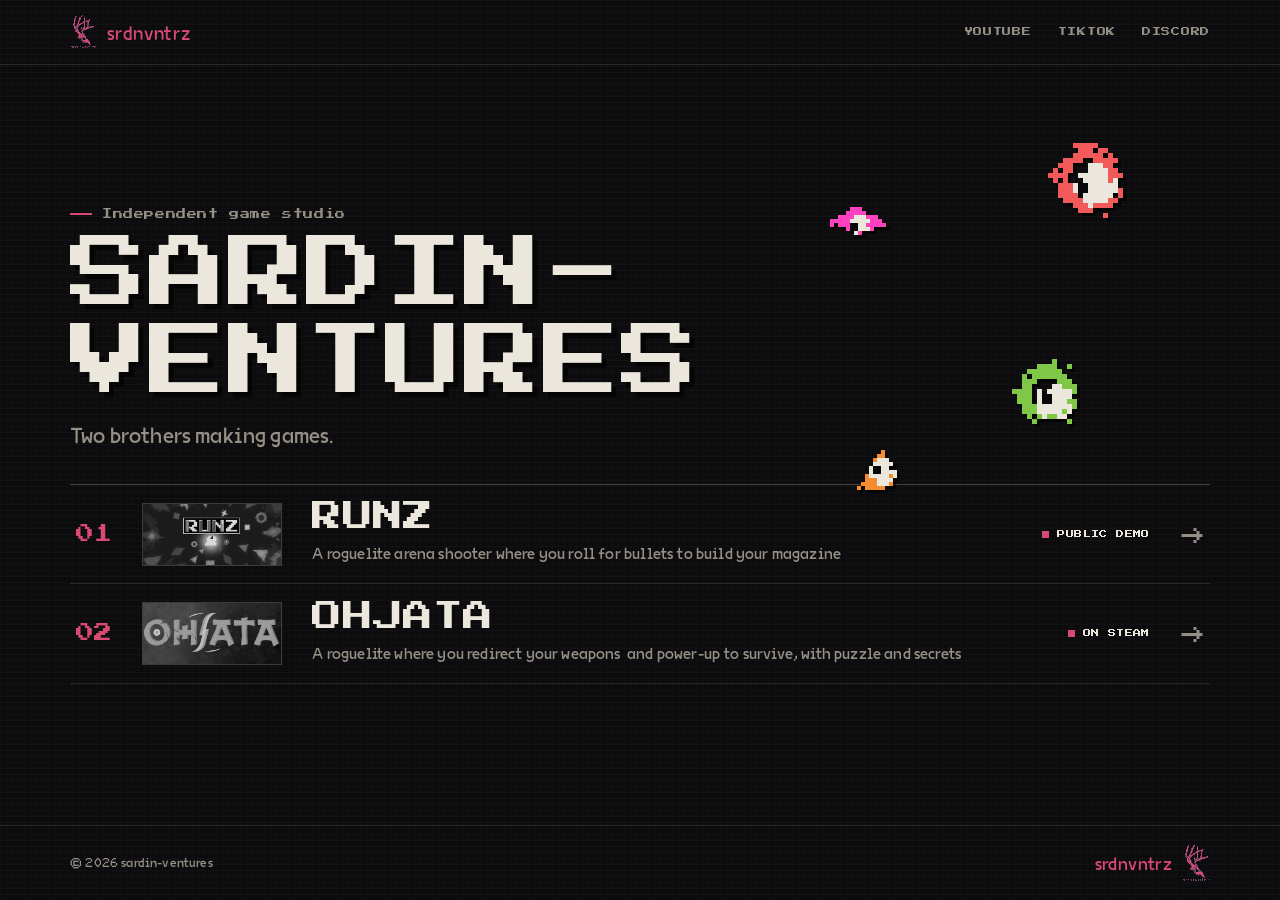
==== index.html @ ab639591 "Hide cleared site copy" ====
<!doctype html>
<html lang="en">
  <head>
    <meta charset="utf-8">
    <meta name="viewport" content="width=device-width, initial-scale=1">
    <title>sardin-ventures</title>
    <meta name="description" content="Brothers making games.">
    <meta property="og:title" content="sardin-ventures">
    <meta property="og:description" content="Brothers making games.">
    <meta property="og:image" content="https://sardin-ventures.github.io/assets/srdnvntrz-logo.png">
    <meta property="og:type" content="website">
    <link rel="icon" href="/assets/srdnvntrz-logo.png">
    <link rel="stylesheet" href="/site.css?v=2026-mono-11">
  </head>
  <body class="studio-home" data-page="home">
    <header class="site-header">
      <nav class="nav" aria-label="Primary">
        <a class="brand" href="/" aria-label="srdnvntrz home">
          <img src="/assets/srdnvntrz-logo.png" alt="" width="852" height="1128">
          <span data-edit="brand">srdnvntrz</span>
        </a>
        <div class="nav-links">
          <a href="https://www.youtube.com/@sardin-ventures/featured" rel="noopener" target="_blank" data-edit="nav.youtube">YouTube</a>
          <a href="https://www.tiktok.com/@sardinventures" rel="noopener" target="_blank" data-edit="nav.tiktok">TikTok</a>
          <a href="https://discord.gg/5Zy9YzUEvS" rel="noopener" target="_blank" data-edit="nav.discord">Discord</a>
        </div>
      </nav>
    </header>

    <main class="home-main">
      <span class="enemy" data-enemy="bomber" data-cell="5" data-angle="0" style="top:7%; right:5%;" aria-hidden="true"></span>
      <span class="enemy" data-enemy="skitter" data-cell="4" data-angle="0" style="top:15%; right:27%;" aria-hidden="true"></span>
      <span class="enemy" data-enemy="splitter" data-cell="5" data-angle="0" style="top:36%; right:9%;" aria-hidden="true"></span>
      <span class="enemy" data-enemy="spitter" data-cell="4" data-angle="-90" style="top:48%; right:25%;" aria-hidden="true"></span>
      <div class="home-wordmark">
        <p class="eyebrow" data-edit="hero.eyebrow">Independent game studio</p>
        <h1 data-edit="hero.title">SARDIN<span class="line2">VENTURES</span></h1>
        <p class="home-tagline" data-edit="hero.tagline">Two brothers<span class="pin"> · </span>making games.</p>
      </div>

      <ol class="game-index">
        <li>
          <a class="game-row" href="/runz/">
            <span class="idx" data-edit="games.0.idx">01</span>
            <img class="thumb" src="/runz/assets/runz-header.jpg" alt="RUNZ key art" width="460" height="215">
            <span class="game-row-copy">
              <h2 data-edit="games.0.title">RUNZ</h2>
              <p data-edit="games.0.desc">A roguelite arena shooter where your magazine is the whole build.</p>
            </span>
            <span class="status" data-edit="games.0.status">Public demo</span>
            <span class="game-arrow" aria-hidden="true">→</span>
          </a>
        </li>
        <li>
          <a class="game-row" href="/ohjata/">
            <span class="idx" data-edit="games.1.idx">02</span>
            <img class="thumb" src="/ohjata/assets/ohjata-header.jpg" alt="OHJATA key art" width="460" height="215">
            <span class="game-row-copy">
              <h2 data-edit="games.1.title">OHJATA</h2>
              <p data-edit="games.1.desc">A survivors-like where you steer the shot instead of just firing it.</p>
            </span>
            <span class="status" data-edit="games.1.status">On Steam</span>
            <span class="game-arrow" aria-hidden="true">→</span>
          </a>
        </li>
      </ol>
    </main>

    <footer class="site-footer">
      <div class="footer-inner">
        <p class="footer-meta" data-edit="footer.meta">© 2026 sardin-ventures — brothers making games.</p>
        <a class="footer-brand" href="/" aria-label="srdnvntrz home">
          <span data-edit="brand">srdnvntrz</span>
          <img src="/assets/srdnvntrz-logo.png" alt="" width="852" height="1128">
        </a>
      </div>
    </footer>
    <script src="/enemies.js?v=2026-mono-11" defer></script>
    <script src="/content.js?v=2026-edit-2" defer></script>
  </body>
</html>
---- site.css ----
/* ============================================================
   sardin-ventures — unified design system
   "MONO ARCADE": dark monochrome, one pink accent, pixel voice.
   Single source of truth for the studio home, RUNZ, and OHJATA.
   Asset/font URLs are root-absolute so this one file serves
   every page (the repo is a GitHub user/org site at domain root).
   ============================================================ */

@font-face {
  font-display: swap;
  font-family: "Press Start 2P";
  src: url("/runz/assets/fonts/PressStart2P-Regular.ttf") format("truetype");
}

@font-face {
  font-display: swap;
  font-family: "VG5000";
  src: url("/assets/fonts/VG5000-Regular.otf") format("opentype");
}

:root {
  color-scheme: dark;

  /* monochrome ramp */
  --bg: #0c0b0d;
  --bg-2: #131115;
  --bg-3: #1a171c;
  --ink: #ece7dd;
  --muted: #958f85;
  --faint: #645e57;

  /* hairlines */
  --line: rgba(236, 231, 221, 0.13);
  --line-2: rgba(236, 231, 221, 0.26);

  /* the single accent */
  --accent: #d94a73;
  --accent-soft: rgba(217, 74, 115, 0.16);
  --on-accent: #0c0b0d;

  --shadow: rgba(0, 0, 0, 0.55);

  --max: 1140px;
  --gutter: clamp(20px, 4vw, 40px);

  --display: "Press Start 2P", ui-monospace, SFMono-Regular, Consolas, monospace;
  --body: "VG5000", ui-monospace, SFMono-Regular, Menlo, Consolas, monospace;
}

* {
  box-sizing: border-box;
}

html {
  scroll-behavior: smooth;
}

body {
  margin: 0;
  background: var(--bg);
  color: var(--ink);
  font-family: var(--body);
  font-size: 17px;
  line-height: 1.62;
  letter-spacing: 0.01em;
  overflow-x: hidden;
  -webkit-font-smoothing: antialiased;
}

/* subtle pixel-grid + scanline texture, fully monochrome */
body::before {
  position: fixed;
  inset: 0;
  z-index: -2;
  background:
    linear-gradient(rgba(236, 231, 221, 0.022) 1px, transparent 1px),
    linear-gradient(90deg, rgba(236, 231, 221, 0.015) 1px, transparent 1px),
    var(--bg);
  background-size: 6px 6px, 6px 6px, auto;
  content: "";
}

body::after {
  position: fixed;
  inset: 0;
  z-index: -1;
  pointer-events: none;
  background: repeating-linear-gradient(
    0deg,
    rgba(0, 0, 0, 0.16) 0,
    rgba(0, 0, 0, 0.16) 1px,
    transparent 1px,
    transparent 3px
  );
  opacity: 0.4;
  content: "";
}

a {
  color: inherit;
}

img {
  display: block;
  max-width: 100%;
}

::selection {
  background: var(--accent);
  color: var(--on-accent);
}

:focus-visible {
  outline: 2px solid var(--accent);
  outline-offset: 3px;
}

/* ------------------------------------------------------------
   shared display rules
   ------------------------------------------------------------ */
h1,
h2,
h3,
.eyebrow,
.button,
.status,
.tag,
.spec dt,
.idx,
.copy-label,
.brand span {
  font-family: var(--display);
  font-weight: 400;
}

.eyebrow {
  display: inline-flex;
  align-items: center;
  gap: 10px;
  margin: 0 0 26px;
  color: var(--muted);
  font-size: 10px;
  line-height: 1.6;
  letter-spacing: 0.06em;
}

.eyebrow::before {
  width: 22px;
  height: 2px;
  background: var(--accent);
  content: "";
}

/* ------------------------------------------------------------
   header / nav
   ------------------------------------------------------------ */
.site-header {
  position: sticky;
  top: 0;
  z-index: 20;
  border-bottom: 1px solid var(--line);
  background: color-mix(in srgb, var(--bg) 82%, transparent);
  -webkit-backdrop-filter: blur(14px);
  backdrop-filter: blur(14px);
}

.nav {
  display: flex;
  align-items: center;
  justify-content: space-between;
  width: min(100% - (var(--gutter) * 2), var(--max));
  min-height: 64px;
  margin: 0 auto;
  gap: 18px;
}

.brand {
  display: inline-flex;
  align-items: center;
  gap: 11px;
  color: var(--ink);
  text-decoration: none;
}

.brand img {
  width: 26px;
  height: 35px;
  object-fit: contain;
  image-rendering: pixelated;
}

.brand span {
  font-family: var(--body);
  font-size: 19px;
  line-height: 1;
  letter-spacing: 0.02em;
  color: var(--accent);
}

.nav-links {
  display: flex;
  align-items: center;
  gap: clamp(14px, 2.4vw, 26px);
}

.nav-links a {
  color: var(--muted);
  font-family: var(--display);
  font-size: 9px;
  letter-spacing: 0.08em;
  text-decoration: none;
  text-transform: uppercase;
  transition: color 120ms ease;
}

.nav-links a:hover,
.nav-links a:focus-visible {
  color: var(--accent);
}

/* ------------------------------------------------------------
   buttons
   ------------------------------------------------------------ */
.actions {
  display: flex;
  flex-wrap: wrap;
  gap: 12px;
  margin-top: 30px;
}

.button {
  display: inline-flex;
  align-items: center;
  justify-content: center;
  min-height: 44px;
  padding: 12px 16px;
  border: 1.5px solid var(--line-2);
  background: transparent;
  color: var(--ink);
  font-size: 10px;
  line-height: 1.3;
  letter-spacing: 0.04em;
  text-align: center;
  text-decoration: none;
  text-transform: uppercase;
  transition: background 130ms ease, color 130ms ease, border-color 130ms ease, transform 130ms ease;
}

.button:hover,
.button:focus-visible {
  background: var(--ink);
  border-color: var(--ink);
  color: var(--bg);
  transform: translateY(-2px);
}

.button.primary {
  border-color: var(--accent);
  background: var(--accent);
  color: var(--on-accent);
}

.button.primary:hover,
.button.primary:focus-visible {
  background: transparent;
  color: var(--accent);
}

/* ------------------------------------------------------------
   detail hero (RUNZ / OHJATA)
   ------------------------------------------------------------ */
.hero {
  position: relative;
  display: grid;
  align-items: end;
  min-height: min(620px, 84svh);
  overflow: clip;
  border-bottom: 1px solid var(--line-2);
}

.hero::before {
  position: absolute;
  inset: 0;
  z-index: -2;
  background-image: url("/runz/assets/screenshots/combat-late.jpg");
  background-position: center;
  background-size: cover;
  filter: grayscale(1) contrast(1.05) brightness(0.5);
  content: "";
}

.hero::after {
  position: absolute;
  inset: 0;
  z-index: -1;
  background:
    linear-gradient(0deg, var(--bg) 4%, rgba(12, 11, 13, 0.35) 52%, rgba(12, 11, 13, 0.72)),
    repeating-linear-gradient(0deg, rgba(0, 0, 0, 0.22) 0, rgba(0, 0, 0, 0.22) 1px, transparent 1px, transparent 3px);
  content: "";
}

.ohjata-hero::before {
  background-image: url("/ohjata/assets/ohjata-header.jpg");
  /* the OHJATA capsule art contains its own (non-pixel) wordmark — darken it
     hard so only the pixel H1 reads as the title */
  filter: grayscale(1) contrast(1.05) brightness(0.26);
}

.ohjata-hero::after {
  background:
    linear-gradient(0deg, var(--bg) 6%, rgba(12, 11, 13, 0.6) 55%, rgba(12, 11, 13, 0.82)),
    repeating-linear-gradient(0deg, rgba(0, 0, 0, 0.22) 0, rgba(0, 0, 0, 0.22) 1px, transparent 1px, transparent 3px);
}

.hero-inner {
  width: min(100% - (var(--gutter) * 2), var(--max));
  margin: 0 auto;
  padding: 120px 0 56px;
}

h1 {
  margin: 0;
  font-size: clamp(46px, 11vw, 124px);
  line-height: 0.92;
  letter-spacing: 0.01em;
  text-shadow: 5px 5px 0 rgba(0, 0, 0, 0.6);
}

.hero-lead {
  max-width: 30ch;
  margin: 26px 0 0;
  color: var(--ink);
  font-size: clamp(19px, 2.3vw, 26px);
  line-height: 1.3;
}

/* ------------------------------------------------------------
   sections
   ------------------------------------------------------------ */
.section {
  position: relative;
  border-bottom: 1px solid var(--line);
}

.section-inner {
  width: min(100% - (var(--gutter) * 2), var(--max));
  margin: 0 auto;
  padding: clamp(56px, 8vw, 96px) 0;
}

.section-head {
  display: grid;
  grid-template-columns: minmax(0, 1fr) minmax(0, 1.1fr);
  align-items: end;
  gap: 28px;
  margin-bottom: 44px;
  padding-bottom: 22px;
  border-bottom: 1px solid var(--line);
}

.section-head h2 {
  margin: 0;
  font-size: clamp(20px, 3.4vw, 34px);
  line-height: 1.15;
}

.section-head p {
  margin: 0;
  color: var(--muted);
  font-size: 16px;
}

h2 {
  font-size: clamp(20px, 3.4vw, 34px);
  line-height: 1.15;
}

/* big editorial statement — replaces the old boxed "Pitch" panel */
.lead-statement {
  max-width: 22ch;
  margin: 0;
  font-family: var(--display);
  font-size: clamp(18px, 3.1vw, 30px);
  line-height: 1.5;
  letter-spacing: 0.01em;
}

.lead-statement .hl {
  color: var(--accent);
}

.prose p {
  margin: 0 0 18px;
  color: var(--muted);
  font-size: 17px;
}

.prose p:last-child {
  margin-bottom: 0;
}

.prose strong {
  color: var(--ink);
  font-weight: 400;
}

/* two-column editorial split: statement | supporting copy/list */
.split {
  display: grid;
  grid-template-columns: minmax(0, 0.95fr) minmax(0, 1.05fr);
  gap: clamp(28px, 5vw, 64px);
  align-items: start;
}

/* feature list with pixel ticks (no boxes) */
.features {
  display: grid;
  gap: 0;
  margin: 0;
  padding: 0;
  list-style: none;
}

.features li {
  padding: 14px 0 14px 26px;
  border-bottom: 1px solid var(--line);
  color: var(--ink);
  font-size: 16px;
}

.features li:first-child {
  border-top: 1px solid var(--line);
}

.features li {
  position: relative;
}

.features li::before {
  position: absolute;
  left: 0;
  top: 17px;
  width: 8px;
  height: 8px;
  background: var(--accent);
  content: "";
}

/* tag chips (pixel) */
.tags {
  display: flex;
  flex-wrap: wrap;
  gap: 8px;
  margin-top: 26px;
}

.tag {
  padding: 8px 10px;
  border: 1px solid var(--line-2);
  color: var(--muted);
  font-size: 8px;
  letter-spacing: 0.06em;
  text-transform: uppercase;
}

/* ------------------------------------------------------------
   specs table (replaces facts cards on RUNZ + OHJATA)
   ------------------------------------------------------------ */
.specs {
  display: grid;
  grid-template-columns: repeat(2, minmax(0, 1fr));
  gap: 0 clamp(28px, 5vw, 56px);
  margin: 0;
  border-top: 1px solid var(--line-2);
}

.spec {
  display: grid;
  grid-template-columns: 132px minmax(0, 1fr);
  gap: 18px;
  align-items: baseline;
  padding: 15px 0;
  border-bottom: 1px solid var(--line);
}

.spec dt {
  color: var(--muted);
  font-size: 8px;
  line-height: 1.7;
  letter-spacing: 0.05em;
  text-transform: uppercase;
}

.spec dd {
  margin: 0;
  color: var(--ink);
  font-size: 15px;
}

.spec a {
  color: var(--ink);
  text-decoration: none;
  border-bottom: 1px solid var(--accent);
  overflow-wrap: anywhere;
  transition: color 120ms ease;
}

.spec a:hover,
.spec a:focus-visible {
  color: var(--accent);
}

/* ------------------------------------------------------------
   media galleries (mono frame, art colorizes on hover)
   ------------------------------------------------------------ */
.media-group-title {
  margin: 40px 0 16px;
  color: var(--muted);
  font-size: 11px;
  letter-spacing: 0.08em;
  text-transform: uppercase;
}

.section-head + .media-group-title,
.media-group-title:first-child {
  margin-top: 0;
}

.media-grid {
  display: grid;
  grid-template-columns: repeat(auto-fit, minmax(300px, 1fr));
  gap: 14px;
  align-items: stretch;
}

.screenshot-grid {
  display: grid;
  grid-template-columns: repeat(3, minmax(0, 1fr));
  gap: 14px;
}

.media-card {
  display: flex;
  flex-direction: column;
  overflow: hidden;
  border: 1px solid var(--line-2);
  background: var(--bg-2);
}

.media-card a,
.screenshot-card {
  display: block;
  aspect-ratio: 16 / 9;
  overflow: hidden;
  background: #060507;
}

.media-card img,
.screenshot-card img {
  width: 100%;
  height: 100%;
  object-fit: cover;
  transition: transform 320ms ease;
}

.screenshot-card {
  border: 1px solid var(--line-2);
}

.screenshot-card img {
  object-fit: contain;
  image-rendering: pixelated;
}

.media-card a:hover img,
.media-card a:focus-visible img,
.screenshot-card:hover img,
.screenshot-card:focus-visible img {
  transform: scale(1.03);
}

.media-card figcaption {
  flex: 1 1 auto;
  padding: 12px 14px;
  border-top: 1px solid var(--line);
  color: var(--muted);
  font-size: 14px;
}

/* ------------------------------------------------------------
   editorial columns (creator notes) — hairlines, not boxes
   ------------------------------------------------------------ */
.col-grid {
  display: grid;
  grid-template-columns: repeat(3, minmax(0, 1fr));
  gap: clamp(24px, 4vw, 48px);
}

.col-grid--2 {
  grid-template-columns: repeat(2, minmax(0, 1fr));
}

.col {
  position: relative;
  padding-top: 22px;
  border-top: 1px solid var(--line-2);
}

.col::before {
  position: absolute;
  top: -1px;
  left: 0;
  width: 30px;
  height: 2px;
  background: var(--accent);
  content: "";
}

.col h3 {
  margin: 0 0 14px;
  color: var(--ink);
  font-size: 12px;
  line-height: 1.6;
}

.col p {
  margin: 0 0 12px;
  color: var(--muted);
  font-size: 15px;
}

.col p:last-child {
  margin-bottom: 0;
}

/* ------------------------------------------------------------
   downloads + copy blocks
   ------------------------------------------------------------ */
.downloads-grid {
  display: grid;
  grid-template-columns: minmax(0, 1fr) minmax(0, 0.82fr);
  gap: clamp(28px, 5vw, 56px);
  align-items: start;
}

.downloads h3 {
  margin: 0 0 16px;
  color: var(--ink);
  font-size: 13px;
}

.downloads p {
  margin: 0 0 18px;
  color: var(--muted);
  font-size: 16px;
}

.downloads ul {
  margin: 22px 0 0;
  padding: 0;
  list-style: none;
}

.downloads li {
  padding: 11px 0 11px 22px;
  border-bottom: 1px solid var(--line);
  color: var(--ink);
  font-size: 15px;
  position: relative;
}

.downloads li::before {
  position: absolute;
  left: 0;
  top: 16px;
  width: 7px;
  height: 7px;
  background: var(--accent);
  content: "";
}

.copy-blocks {
  display: grid;
  gap: 12px;
}

.copy-block {
  padding: 16px 18px;
  border: 1px solid var(--line);
  background: var(--bg-2);
}

.copy-label {
  display: block;
  margin-bottom: 10px;
  color: var(--muted);
  font-size: 9px;
  letter-spacing: 0.06em;
  text-transform: uppercase;
}

.copy-text {
  margin: 0;
  color: var(--ink);
  font-size: 15px;
}

/* ------------------------------------------------------------
   footer
   ------------------------------------------------------------ */
.site-footer {
  border-top: 1px solid var(--line-2);
}

.footer-inner {
  position: relative;
  display: flex;
  align-items: center;
  justify-content: space-between;
  gap: 24px;
  width: min(100% - (var(--gutter) * 2), var(--max));
  margin: 0 auto;
  padding: 30px 0;
}

.footer-meta {
  margin: 0;
  color: var(--muted);
  font-size: 13px;
}

.footer-brand {
  display: inline-flex;
  align-items: center;
  gap: 10px;
  color: var(--accent);
  text-decoration: none;
}

.footer-brand img {
  width: 28px;
  height: 38px;
  object-fit: contain;
  image-rendering: pixelated;
}

.footer-brand span {
  font-size: 18px;
  line-height: 1;
  letter-spacing: 0.02em;
}

/* ============================================================
   STUDIO HOME — one locked screen, no scroll
   ============================================================ */
.studio-home {
  height: 100svh;
  display: grid;
  grid-template-rows: auto 1fr auto;
  overflow: hidden;
}

.studio-home .site-header {
  position: static;
  background: transparent;
  backdrop-filter: none;
}

.home-main {
  position: relative;
  display: grid;
  align-content: center;
  gap: clamp(18px, 3.5vh, 40px);
  width: min(100% - (var(--gutter) * 2), var(--max));
  margin: 0 auto;
  padding: clamp(12px, 2.5vh, 32px) 0;
  min-height: 0;
}

.home-wordmark {
  display: grid;
  gap: 10px;
}

.home-wordmark .eyebrow {
  margin: 0;
}

.home-wordmark h1 {
  margin: 0;
  font-size: clamp(34px, 6.6vw, 78px);
  line-height: 1.12;
  text-shadow: 5px 5px 0 rgba(0, 0, 0, 0.55);
}

.home-wordmark h1 .line2 {
  display: block;
}

.home-tagline {
  margin: 0;
  color: var(--muted);
  font-size: clamp(16px, 2vw, 22px);
}

.home-tagline .pin {
  color: var(--accent);
}

/* the games "index" */
.game-index {
  display: grid;
  gap: 0;
  margin: 0;
  padding: 0;
  list-style: none;
  border-top: 1px solid var(--line-2);
}

.game-row {
  display: grid;
  grid-template-columns: auto clamp(84px, 11vw, 140px) minmax(0, 1fr) auto auto;
  align-items: center;
  gap: clamp(14px, 2.4vw, 30px);
  padding: clamp(12px, 1.9vh, 20px) 6px;
  border-bottom: 1px solid var(--line);
  color: var(--ink);
  text-decoration: none;
  transition: padding-left 160ms ease, background 160ms ease;
}

.game-row:hover,
.game-row:focus-visible {
  padding-left: 18px;
  background: linear-gradient(90deg, var(--accent-soft), transparent 60%);
}

.idx {
  color: var(--accent);
  font-size: clamp(13px, 1.6vw, 18px);
  line-height: 1;
}

.game-row .thumb {
  width: 100%;
  height: clamp(54px, 7vh, 82px);
  object-fit: cover;
  border: 1px solid var(--line-2);
  filter: grayscale(1) brightness(0.85);
  transition: filter 220ms ease;
}

.game-row:hover .thumb,
.game-row:focus-visible .thumb {
  filter: none;
}

.game-row-copy {
  min-width: 0;
}

.game-row-copy h2 {
  margin: 0 0 8px;
  font-size: clamp(18px, 2.6vw, 30px);
  line-height: 1;
}

.game-row-copy p {
  margin: 0;
  color: var(--muted);
  font-size: clamp(13px, 1.5vw, 16px);
  overflow: hidden;
  text-overflow: ellipsis;
  white-space: nowrap;
}

.status {
  display: inline-flex;
  align-items: center;
  gap: 8px;
  color: var(--ink);
  font-size: 8px;
  letter-spacing: 0.05em;
  text-transform: uppercase;
  white-space: nowrap;
}

.status::before {
  width: 7px;
  height: 7px;
  background: var(--accent);
  content: "";
}

.game-arrow {
  color: var(--muted);
  font-size: clamp(20px, 3vw, 30px);
  line-height: 1;
  transition: color 160ms ease, transform 160ms ease;
}

.game-row:hover .game-arrow,
.game-row:focus-visible .game-arrow {
  color: var(--accent);
  transform: translateX(4px);
}

.studio-home .site-footer {
  border-top: 1px solid var(--line);
}

.studio-home .footer-inner {
  padding: 18px 0;
}

/* ============================================================
   RUNZ ENEMIES — procedural chunky creatures whose pupils track
   the cursor (ported from the game's ChunkyShape + threat eye).
   Decorative hosts: aria-hidden + pointer-events:none. JS injects
   a <canvas>; placement comes from inline top/right/left/bottom.
   ============================================================ */
.enemy {
  position: absolute;
  z-index: 4;
  line-height: 0;
  pointer-events: none;
  filter: drop-shadow(3px 3px 0 rgba(0, 0, 0, 0.55));
}

.enemy canvas {
  display: block;
  image-rendering: pixelated;
}

/* ------------------------------------------------------------
   screenshot lightbox (opens images on-page; no navigation)
   ------------------------------------------------------------ */
.lightbox {
  position: fixed;
  inset: 0;
  z-index: 60;
  display: none;
  place-items: center;
  padding: clamp(16px, 4vw, 48px);
  background: rgba(6, 5, 7, 0.93);
  cursor: zoom-out;
  -webkit-backdrop-filter: blur(4px);
  backdrop-filter: blur(4px);
}

.lightbox.is-open {
  display: grid;
}

.lightbox img {
  max-width: 94vw;
  max-height: 86vh;
  border: 1px solid var(--line-2);
  box-shadow: 0 24px 90px rgba(0, 0, 0, 0.65);
}

.lightbox-hint {
  position: fixed;
  left: 0;
  right: 0;
  bottom: 16px;
  margin: 0;
  text-align: center;
  color: var(--muted);
  font-family: var(--display);
  font-size: 8px;
  letter-spacing: 0.09em;
  text-transform: uppercase;
}

/* ============================================================
   responsive
   ============================================================ */
@media (max-width: 920px) {
  .section-head,
  .split,
  .downloads-grid {
    grid-template-columns: 1fr;
  }

  .section-head {
    gap: 14px;
  }

  .specs {
    grid-template-columns: 1fr;
    gap: 0;
  }

  .screenshot-grid,
  .col-grid {
    grid-template-columns: 1fr;
  }

  .media-grid {
    grid-template-columns: 1fr 1fr;
  }
}

@media (max-width: 720px) {
  .nav {
    min-height: 56px;
  }

  .media-grid {
    grid-template-columns: 1fr;
  }

  .game-row {
    grid-template-columns: auto minmax(0, 1fr);
    align-items: start;
    gap: 8px 16px;
  }

  .game-row .thumb,
  .game-row .game-arrow {
    display: none;
  }

  .game-row-copy p {
    white-space: normal;
  }

  .game-row .status {
    grid-column: 2;
  }

  .button {
    flex: 1 1 auto;
  }
}

/* relax the locked home so nothing clips on short / small screens */
@media (max-width: 620px), (max-height: 600px) {
  .studio-home {
    height: auto;
    min-height: 100svh;
    overflow: visible;
  }
}

@media (max-width: 620px) {
  .nav {
    flex-direction: column;
    align-items: flex-start;
    min-height: 0;
    padding: 14px 0;
    gap: 12px;
  }

  .nav-links {
    flex-wrap: wrap;
    gap: 10px 16px;
  }

  .enemy {
    display: none;
  }

  .hero-inner {
    padding-top: 96px;
  }

  .spec {
    grid-template-columns: 110px minmax(0, 1fr);
    gap: 12px;
  }

  .footer-inner {
    flex-direction: column;
    align-items: flex-start;
  }
}

@media (prefers-reduced-motion: reduce) {
  * {
    transition: none !important;
    scroll-behavior: auto !important;
  }
}
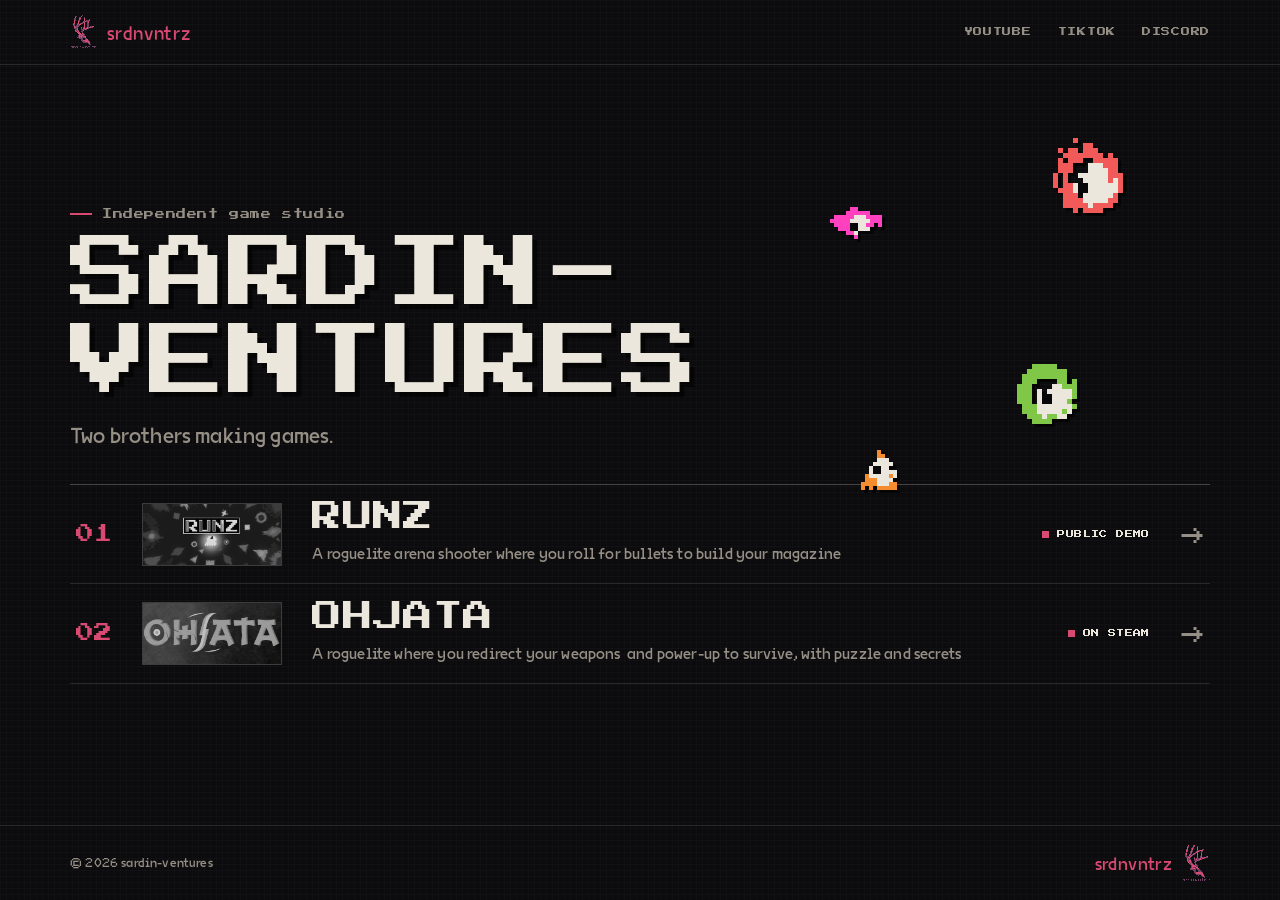
==== commit cef8a7f6: "Sync inline copy fallback" ====
--- a/index.html
+++ b/index.html
@@ -34,8 +34,8 @@
       <span class="enemy" data-enemy="spitter" data-cell="4" data-angle="-90" style="top:48%; right:25%;" aria-hidden="true"></span>
       <div class="home-wordmark">
         <p class="eyebrow" data-edit="hero.eyebrow">Independent game studio</p>
-        <h1 data-edit="hero.title">SARDIN<span class="line2">VENTURES</span></h1>
-        <p class="home-tagline" data-edit="hero.tagline">Two brothers<span class="pin"> · </span>making games.</p>
+        <h1 data-edit="hero.title">SARDIN-<span class="line2">VENTURES</span></h1>
+        <p class="home-tagline" data-edit="hero.tagline">Two brothers<span class="pin">&nbsp;</span>making games.</p>
       </div>
 
       <ol class="game-index">
@@ -45,7 +45,7 @@
             <img class="thumb" src="/runz/assets/runz-header.jpg" alt="RUNZ key art" width="460" height="215">
             <span class="game-row-copy">
               <h2 data-edit="games.0.title">RUNZ</h2>
-              <p data-edit="games.0.desc">A roguelite arena shooter where your magazine is the whole build.</p>
+              <p data-edit="games.0.desc">A roguelite arena shooter where you roll for bullets to build your magazine&nbsp;</p>
             </span>
             <span class="status" data-edit="games.0.status">Public demo</span>
             <span class="game-arrow" aria-hidden="true">→</span>
@@ -57,7 +57,7 @@
             <img class="thumb" src="/ohjata/assets/ohjata-header.jpg" alt="OHJATA key art" width="460" height="215">
             <span class="game-row-copy">
               <h2 data-edit="games.1.title">OHJATA</h2>
-              <p data-edit="games.1.desc">A survivors-like where you steer the shot instead of just firing it.</p>
+              <p data-edit="games.1.desc">A roguelite where you redirect your weapons&nbsp; and power-up to survive, with puzzle and secrets&nbsp;</p>
             </span>
             <span class="status" data-edit="games.1.status">On Steam</span>
             <span class="game-arrow" aria-hidden="true">→</span>
@@ -68,7 +68,7 @@
 
     <footer class="site-footer">
       <div class="footer-inner">
-        <p class="footer-meta" data-edit="footer.meta">© 2026 sardin-ventures — brothers making games.</p>
+        <p class="footer-meta" data-edit="footer.meta">© 2026 sardin-ventures</p>
         <a class="footer-brand" href="/" aria-label="srdnvntrz home">
           <span data-edit="brand">srdnvntrz</span>
           <img src="/assets/srdnvntrz-logo.png" alt="" width="852" height="1128">
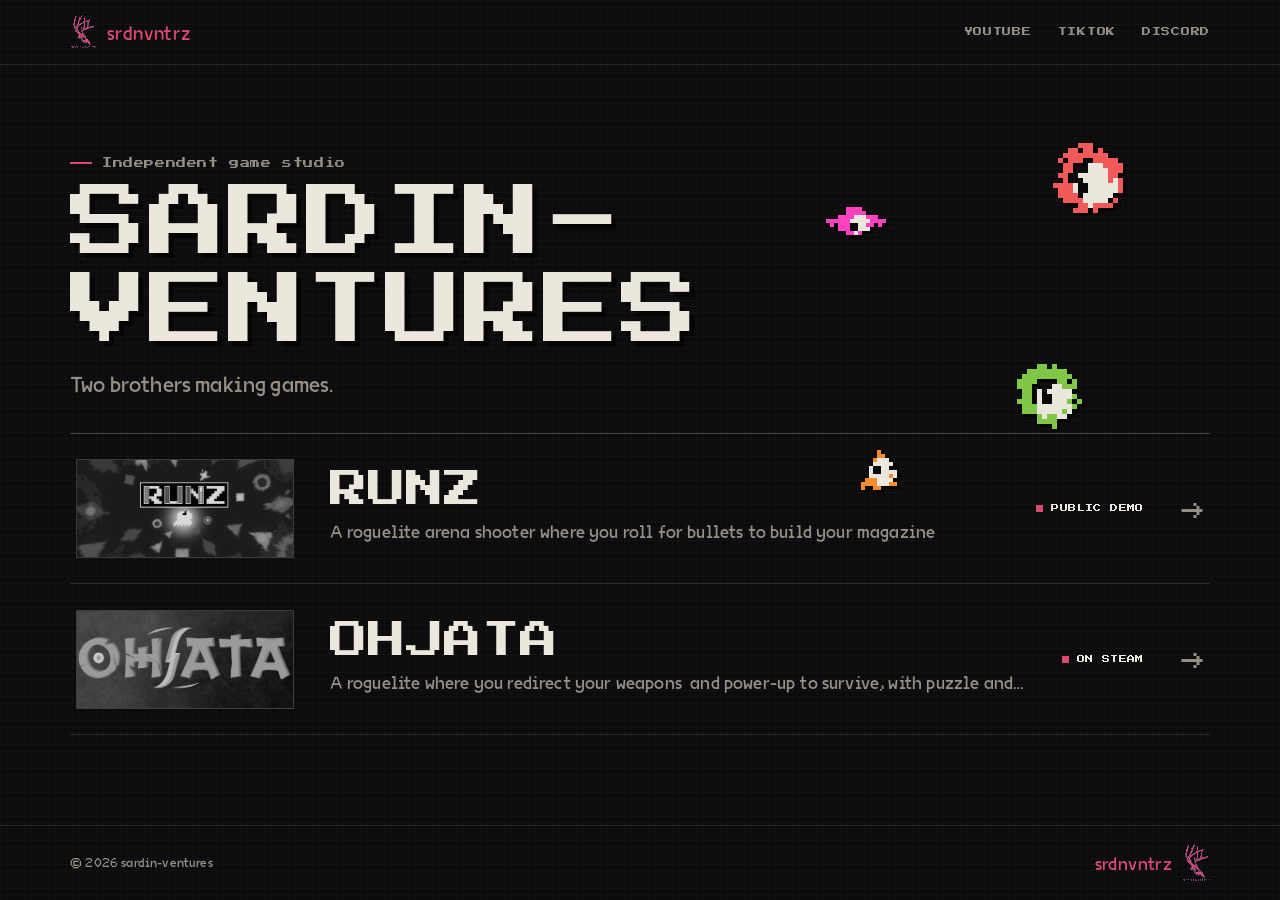
==== commit f75aaefc: "Enlarge homepage game rows" ====
--- a/index.html
+++ b/index.html
@@ -41,7 +41,6 @@
       <ol class="game-index">
         <li>
           <a class="game-row" href="/runz/">
-            <span class="idx" data-edit="games.0.idx">01</span>
             <img class="thumb" src="/runz/assets/runz-header.jpg" alt="RUNZ key art" width="460" height="215">
             <span class="game-row-copy">
               <h2 data-edit="games.0.title">RUNZ</h2>
@@ -53,7 +52,6 @@
         </li>
         <li>
           <a class="game-row" href="/ohjata/">
-            <span class="idx" data-edit="games.1.idx">02</span>
             <img class="thumb" src="/ohjata/assets/ohjata-header.jpg" alt="OHJATA key art" width="460" height="215">
             <span class="game-row-copy">
               <h2 data-edit="games.1.title">OHJATA</h2>
--- a/site.css
+++ b/site.css
@@ -126,7 +126,6 @@
 .status,
 .tag,
 .spec dt,
-.idx,
 .copy-label,
 .brand span {
   font-family: var(--display);
@@ -807,7 +806,7 @@
   color: var(--accent);
 }
 
-/* the games "index" */
+/* the games list */
 .game-index {
   display: grid;
   gap: 0;
@@ -819,10 +818,10 @@
 
 .game-row {
   display: grid;
-  grid-template-columns: auto clamp(84px, 11vw, 140px) minmax(0, 1fr) auto auto;
+  grid-template-columns: clamp(140px, 17vw, 230px) minmax(0, 1fr) auto auto;
   align-items: center;
-  gap: clamp(14px, 2.4vw, 30px);
-  padding: clamp(12px, 1.9vh, 20px) 6px;
+  gap: clamp(18px, 3vw, 36px);
+  padding: clamp(18px, 2.8vh, 30px) 6px;
   border-bottom: 1px solid var(--line);
   color: var(--ink);
   text-decoration: none;
@@ -835,15 +834,9 @@
   background: linear-gradient(90deg, var(--accent-soft), transparent 60%);
 }
 
-.idx {
-  color: var(--accent);
-  font-size: clamp(13px, 1.6vw, 18px);
-  line-height: 1;
-}
-
 .game-row .thumb {
   width: 100%;
-  height: clamp(54px, 7vh, 82px);
+  height: clamp(82px, 11vh, 126px);
   object-fit: cover;
   border: 1px solid var(--line-2);
   filter: grayscale(1) brightness(0.85);
@@ -861,14 +854,14 @@
 
 .game-row-copy h2 {
   margin: 0 0 8px;
-  font-size: clamp(18px, 2.6vw, 30px);
+  font-size: clamp(22px, 3.2vw, 38px);
   line-height: 1;
 }
 
 .game-row-copy p {
   margin: 0;
   color: var(--muted);
-  font-size: clamp(13px, 1.5vw, 16px);
+  font-size: clamp(14px, 1.7vw, 18px);
   overflow: hidden;
   text-overflow: ellipsis;
   white-space: nowrap;
@@ -1012,7 +1005,7 @@
   }
 
   .game-row {
-    grid-template-columns: auto minmax(0, 1fr);
+    grid-template-columns: minmax(0, 1fr);
     align-items: start;
     gap: 8px 16px;
   }
@@ -1027,7 +1020,7 @@
   }
 
   .game-row .status {
-    grid-column: 2;
+    grid-column: 1;
   }
 
   .button {
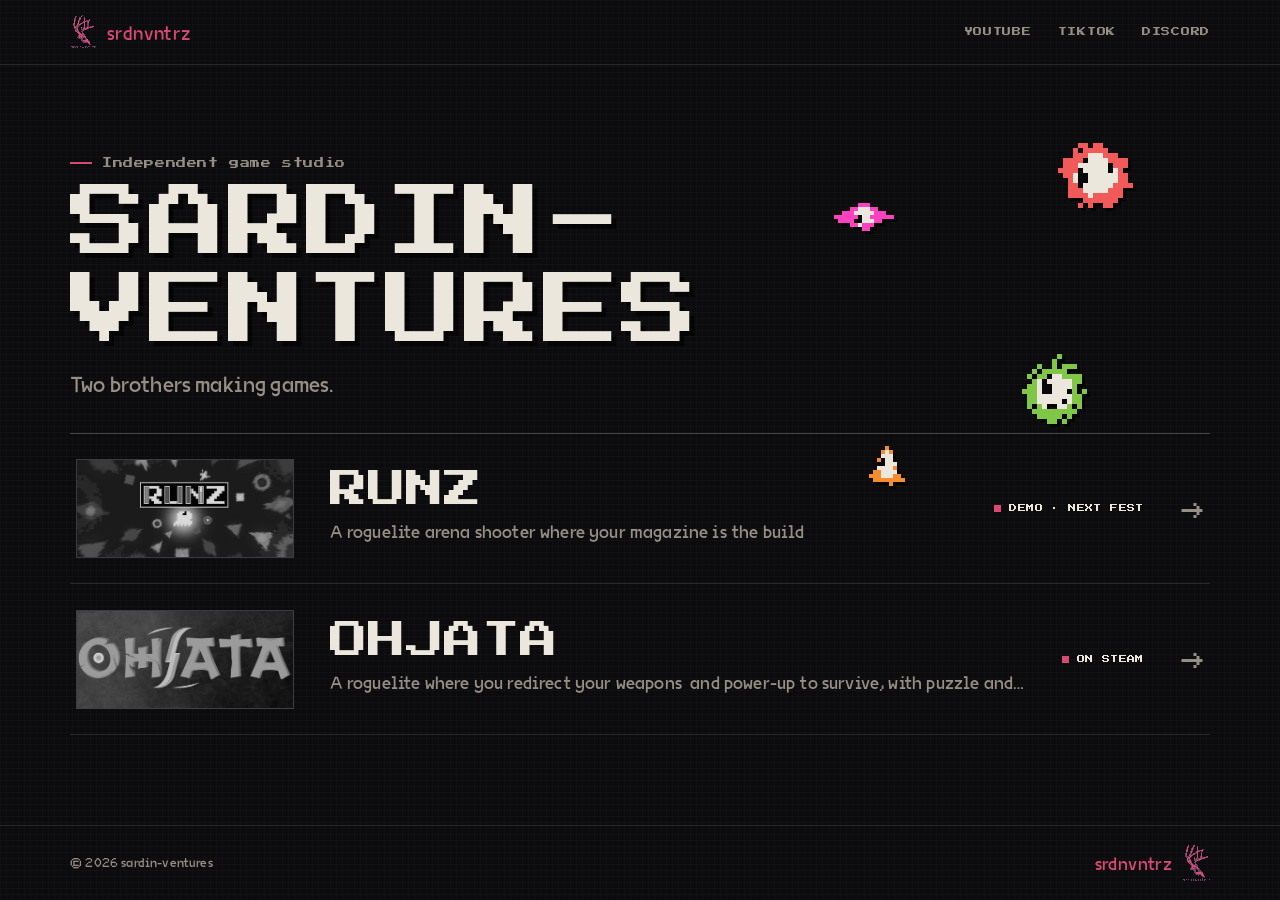
==== commit 85fe101b: "feat(runz): refresh press kit copy for next fest Add the Next Fest banner, current content counts (9" ====
--- a/index.html
+++ b/index.html
@@ -44,9 +44,9 @@
             <img class="thumb" src="/runz/assets/runz-header.jpg" alt="RUNZ key art" width="460" height="215">
             <span class="game-row-copy">
               <h2 data-edit="games.0.title">RUNZ</h2>
-              <p data-edit="games.0.desc">A roguelite arena shooter where you roll for bullets to build your magazine&nbsp;</p>
+              <p data-edit="games.0.desc">A roguelite arena shooter where your magazine is the build</p>
             </span>
-            <span class="status" data-edit="games.0.status">Public demo</span>
+            <span class="status" data-edit="games.0.status">Demo · Next Fest</span>
             <span class="game-arrow" aria-hidden="true">→</span>
           </a>
         </li>
--- a/site.css
+++ b/site.css
@@ -281,7 +281,7 @@
   position: absolute;
   inset: 0;
   z-index: -2;
-  background-image: url("/runz/assets/screenshots/combat-late.jpg");
+  background-image: url("/runz/assets/screenshots/combat-round19.jpg");
   background-position: center;
   background-size: cover;
   filter: grayscale(1) contrast(1.05) brightness(0.5);
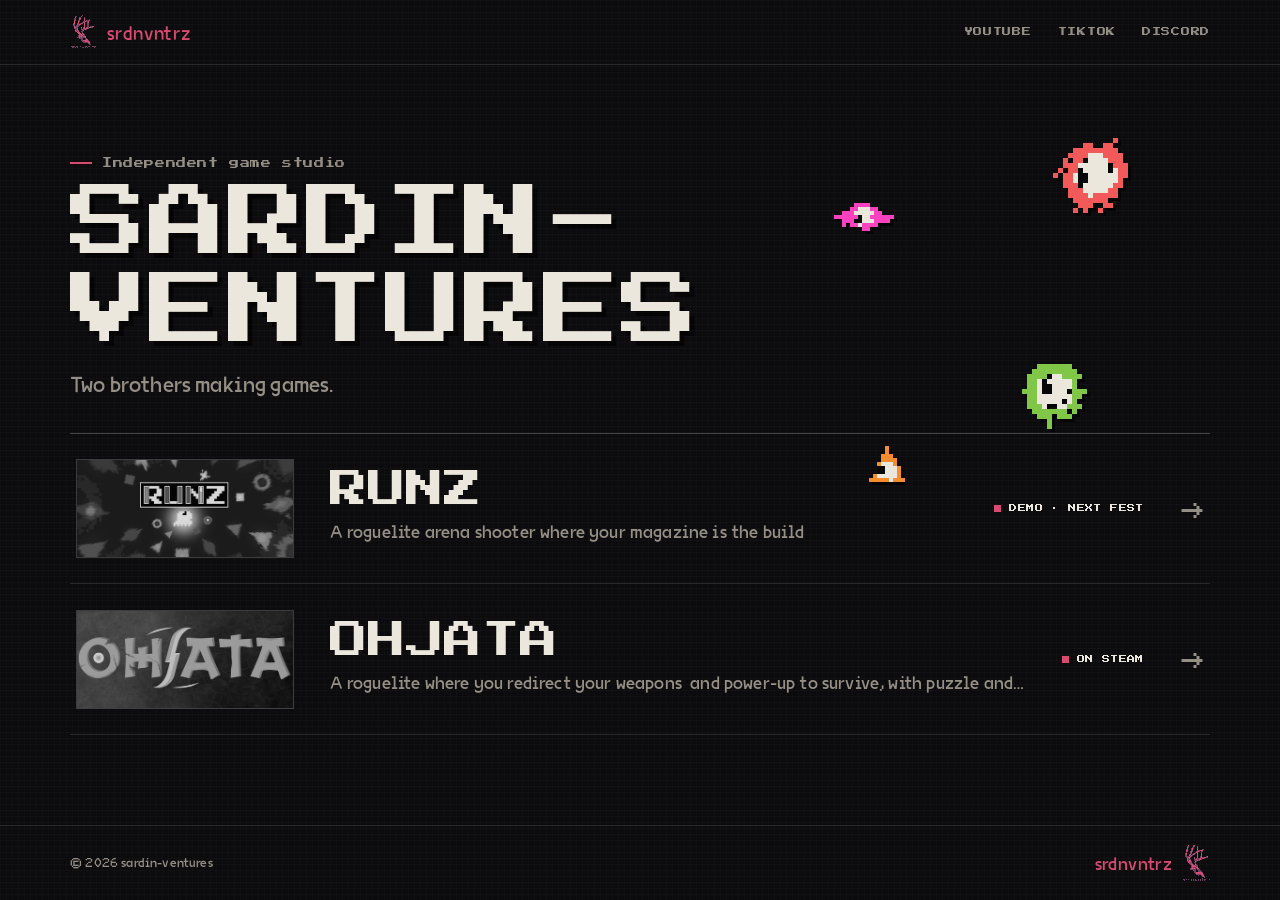
==== commit 205ce5a5: "fix(site): make the cursor-tracking enemies work on desktop and phones Desktop: re-measure each enem" ====
--- a/index.html
+++ b/index.html
@@ -10,7 +10,7 @@
     <meta property="og:image" content="https://sardin-ventures.github.io/assets/srdnvntrz-logo.png">
     <meta property="og:type" content="website">
     <link rel="icon" href="/assets/srdnvntrz-logo.png">
-    <link rel="stylesheet" href="/site.css?v=2026-mono-11">
+    <link rel="stylesheet" href="/site.css?v=2026-mono-13">
   </head>
   <body class="studio-home" data-page="home">
     <header class="site-header">
@@ -28,9 +28,9 @@
     </header>
 
     <main class="home-main">
-      <span class="enemy" data-enemy="bomber" data-cell="5" data-angle="0" style="top:7%; right:5%;" aria-hidden="true"></span>
+      <span class="enemy" data-enemy="bomber" data-m="top:7%; right:5%;" data-cell="5" data-angle="0" style="top:7%; right:5%;" aria-hidden="true"></span>
       <span class="enemy" data-enemy="skitter" data-cell="4" data-angle="0" style="top:15%; right:27%;" aria-hidden="true"></span>
-      <span class="enemy" data-enemy="splitter" data-cell="5" data-angle="0" style="top:36%; right:9%;" aria-hidden="true"></span>
+      <span class="enemy" data-enemy="splitter" data-m="top:36%; right:9%;" data-cell="5" data-angle="0" style="top:36%; right:9%;" aria-hidden="true"></span>
       <span class="enemy" data-enemy="spitter" data-cell="4" data-angle="-90" style="top:48%; right:25%;" aria-hidden="true"></span>
       <div class="home-wordmark">
         <p class="eyebrow" data-edit="hero.eyebrow">Independent game studio</p>
@@ -73,7 +73,7 @@
         </a>
       </div>
     </footer>
-    <script src="/enemies.js?v=2026-mono-11" defer></script>
+    <script src="/enemies.js?v=2026-mono-12" defer></script>
     <script src="/content.js?v=2026-edit-2" defer></script>
   </body>
 </html>
--- a/site.css
+++ b/site.css
@@ -281,7 +281,7 @@
   position: absolute;
   inset: 0;
   z-index: -2;
-  background-image: url("/runz/assets/screenshots/combat-round19.jpg");
+  background-image: url("/runz/assets/hero-bg.jpg");
   background-position: center;
   background-size: cover;
   filter: grayscale(1) contrast(1.05) brightness(0.5);
@@ -527,7 +527,7 @@
 
 .media-grid {
   display: grid;
-  grid-template-columns: repeat(auto-fit, minmax(300px, 1fr));
+  grid-template-columns: repeat(2, minmax(0, 1fr));
   gap: 14px;
   align-items: stretch;
 }
@@ -1051,10 +1051,6 @@
     gap: 10px 16px;
   }
 
-  .enemy {
-    display: none;
-  }
-
   .hero-inner {
     padding-top: 96px;
   }
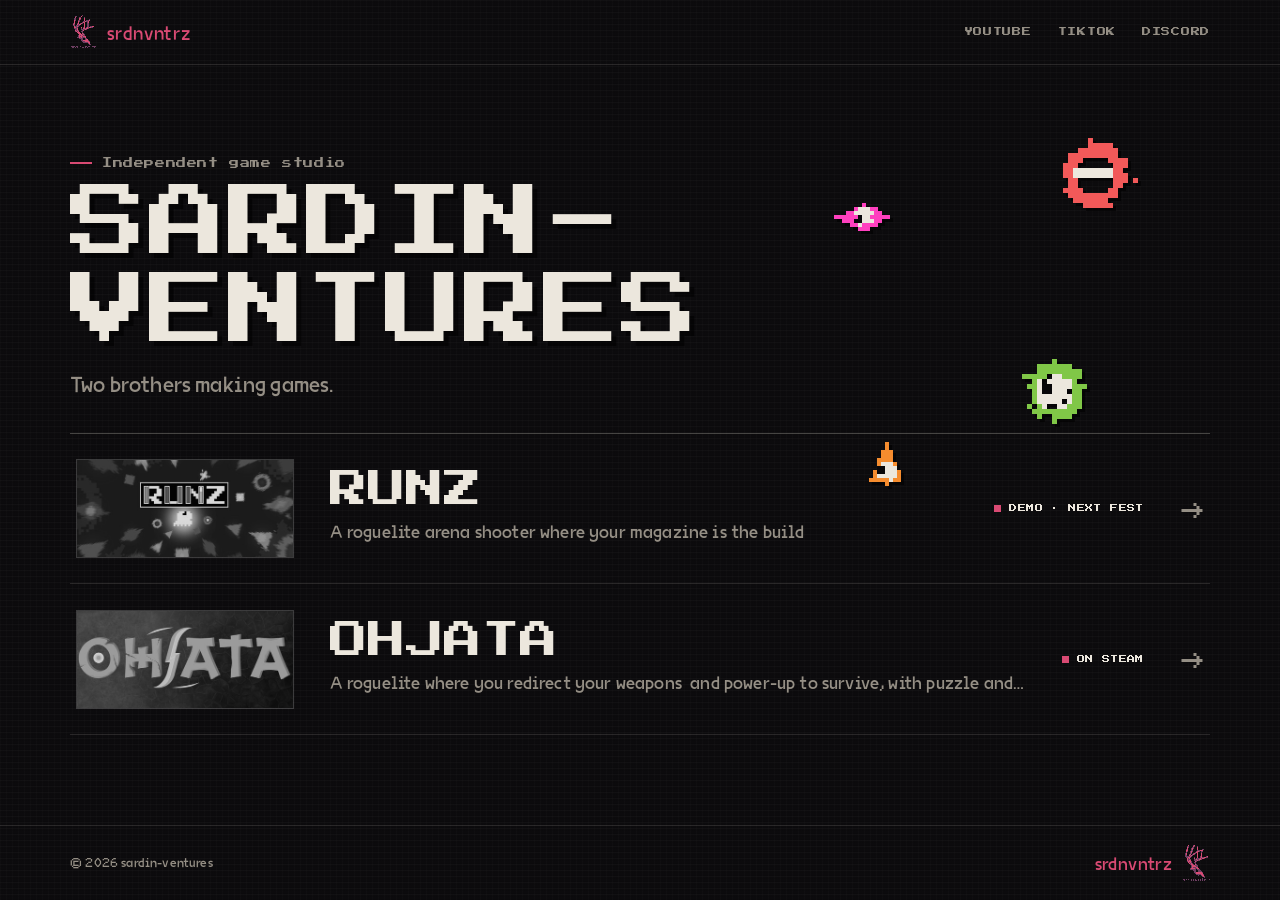
==== commit bb574160: "feat(site): polish the press kit gallery and screenshot viewer Drop the default figure margins so sc" ====
--- a/index.html
+++ b/index.html
@@ -10,7 +10,7 @@
     <meta property="og:image" content="https://sardin-ventures.github.io/assets/srdnvntrz-logo.png">
     <meta property="og:type" content="website">
     <link rel="icon" href="/assets/srdnvntrz-logo.png">
-    <link rel="stylesheet" href="/site.css?v=2026-mono-13">
+    <link rel="stylesheet" href="/site.css?v=2026-mono-14">
   </head>
   <body class="studio-home" data-page="home">
     <header class="site-header">
--- a/site.css
+++ b/site.css
@@ -541,6 +541,7 @@
 .media-card {
   display: flex;
   flex-direction: column;
+  margin: 0;
   overflow: hidden;
   border: 1px solid var(--line-2);
   background: var(--bg-2);
@@ -580,10 +581,11 @@
 
 .media-card figcaption {
   flex: 1 1 auto;
-  padding: 12px 14px;
+  padding: 10px 14px;
   border-top: 1px solid var(--line);
   color: var(--muted);
-  font-size: 14px;
+  font-size: 13px;
+  line-height: 1.4;
 }
 
 /* ------------------------------------------------------------
@@ -945,11 +947,60 @@
   display: grid;
 }
 
+.lightbox-figure {
+  display: grid;
+  justify-items: center;
+  gap: 12px;
+  margin: 0;
+}
+
 .lightbox img {
-  max-width: 94vw;
-  max-height: 86vh;
+  max-width: min(94vw, 1600px);
+  max-height: 80vh;
   border: 1px solid var(--line-2);
   box-shadow: 0 24px 90px rgba(0, 0, 0, 0.65);
+}
+
+.lightbox-caption {
+  max-width: 70ch;
+  color: var(--ink);
+  font-size: 14px;
+  text-align: center;
+}
+
+.lightbox-nav {
+  position: fixed;
+  top: 50%;
+  display: grid;
+  place-items: center;
+  width: 44px;
+  height: 44px;
+  margin-top: -22px;
+  border: 1px solid var(--line-2);
+  background: rgba(12, 11, 13, 0.82);
+  color: var(--ink);
+  font-size: 20px;
+  line-height: 1;
+  cursor: pointer;
+  transition: border-color 120ms ease, color 120ms ease;
+}
+
+.lightbox-nav:hover,
+.lightbox-nav:focus-visible {
+  border-color: var(--accent);
+  color: var(--accent);
+}
+
+.lightbox-nav[hidden] {
+  display: none;
+}
+
+.lightbox-prev {
+  left: clamp(8px, 2vw, 24px);
+}
+
+.lightbox-next {
+  right: clamp(8px, 2vw, 24px);
 }
 
 .lightbox-hint {
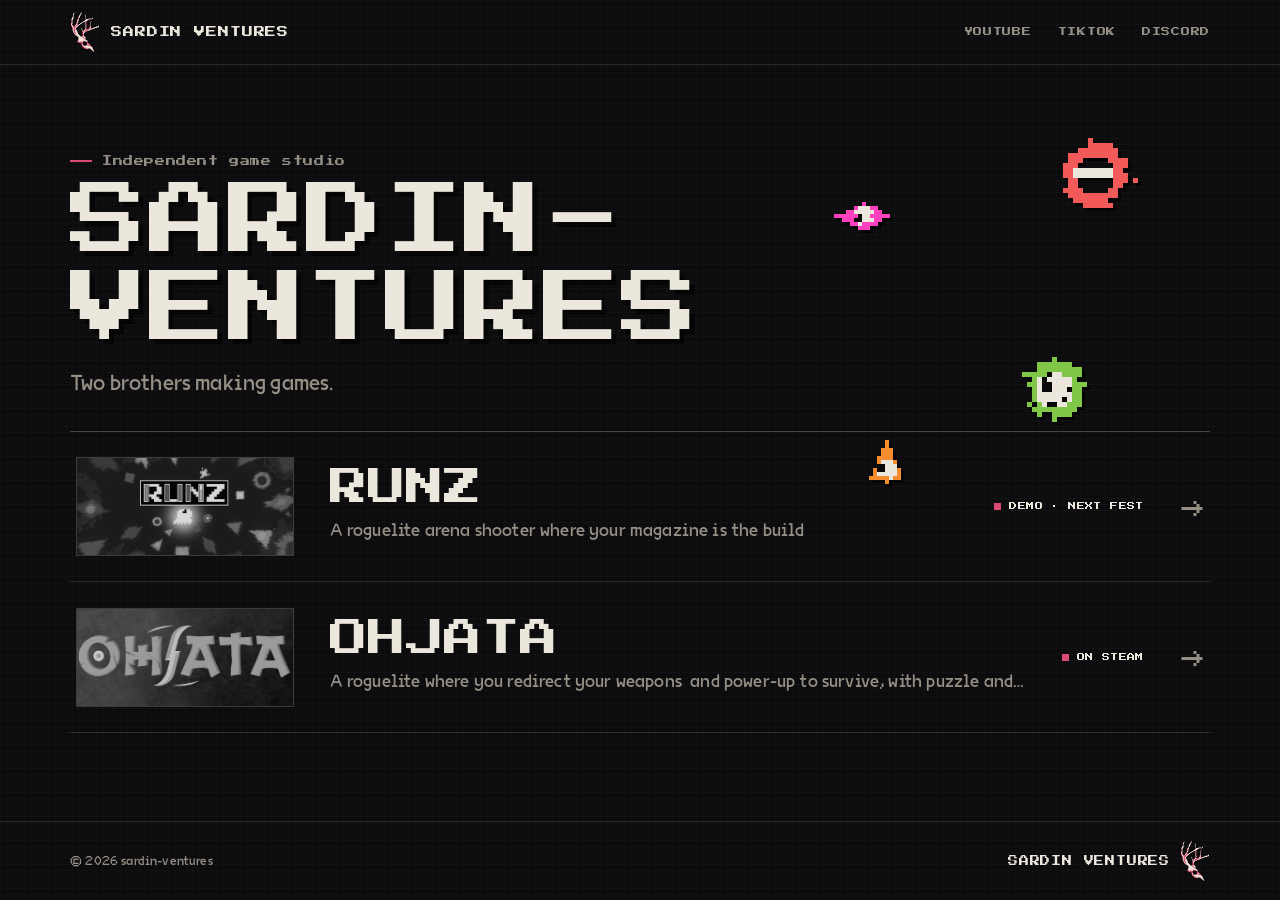
==== commit 84475aa2: "brand: new Sardin Ventures logo (bone deer skull) and wordmark Replace the old srdnvntrz logo in the" ====
--- a/index.html
+++ b/index.html
@@ -7,17 +7,20 @@
     <meta name="description" content="Brothers making games.">
     <meta property="og:title" content="sardin-ventures">
     <meta property="og:description" content="Brothers making games.">
-    <meta property="og:image" content="https://sardin-ventures.github.io/assets/srdnvntrz-logo.png">
+    <meta property="og:image" content="https://sardin-ventures.github.io/assets/og-image.png">
+    <meta property="og:image:width" content="1200">
+    <meta property="og:image:height" content="630">
     <meta property="og:type" content="website">
-    <link rel="icon" href="/assets/srdnvntrz-logo.png">
-    <link rel="stylesheet" href="/site.css?v=2026-mono-14">
+    <link rel="icon" href="/assets/favicon-32.png" sizes="32x32">
+    <link rel="apple-touch-icon" href="/assets/apple-touch-icon.png">
+    <link rel="stylesheet" href="/site.css?v=2026-mono-15">
   </head>
   <body class="studio-home" data-page="home">
     <header class="site-header">
       <nav class="nav" aria-label="Primary">
-        <a class="brand" href="/" aria-label="srdnvntrz home">
-          <img src="/assets/srdnvntrz-logo.png" alt="" width="852" height="1128">
-          <span data-edit="brand">srdnvntrz</span>
+        <a class="brand" href="/" aria-label="Sardin Ventures home">
+          <img src="/assets/sardin-ventures-skull.png" alt="" width="480" height="672">
+          <span data-edit="brand">SARDIN VENTURES</span>
         </a>
         <div class="nav-links">
           <a href="https://www.youtube.com/@sardin-ventures/featured" rel="noopener" target="_blank" data-edit="nav.youtube">YouTube</a>
@@ -67,9 +70,9 @@
     <footer class="site-footer">
       <div class="footer-inner">
         <p class="footer-meta" data-edit="footer.meta">© 2026 sardin-ventures</p>
-        <a class="footer-brand" href="/" aria-label="srdnvntrz home">
-          <span data-edit="brand">srdnvntrz</span>
-          <img src="/assets/srdnvntrz-logo.png" alt="" width="852" height="1128">
+        <a class="footer-brand" href="/" aria-label="Sardin Ventures home">
+          <span data-edit="brand">SARDIN VENTURES</span>
+          <img src="/assets/sardin-ventures-skull.png" alt="" width="480" height="672">
         </a>
       </div>
     </footer>
--- a/site.css
+++ b/site.css
@@ -182,18 +182,18 @@
 }
 
 .brand img {
-  width: 26px;
-  height: 35px;
+  width: 30px;
+  height: 42px;
   object-fit: contain;
-  image-rendering: pixelated;
+  image-rendering: auto;
 }
 
 .brand span {
-  font-family: var(--body);
-  font-size: 19px;
+  font-family: var(--display);
+  font-size: 11px;
   line-height: 1;
-  letter-spacing: 0.02em;
-  color: var(--accent);
+  letter-spacing: 0.08em;
+  color: var(--ink);
 }
 
 .nav-links {
@@ -739,16 +739,18 @@
 }
 
 .footer-brand img {
-  width: 28px;
-  height: 38px;
+  width: 30px;
+  height: 42px;
   object-fit: contain;
-  image-rendering: pixelated;
+  image-rendering: auto;
 }
 
 .footer-brand span {
-  font-size: 18px;
+  font-family: var(--display);
+  font-size: 10px;
   line-height: 1;
-  letter-spacing: 0.02em;
+  letter-spacing: 0.08em;
+  color: var(--ink);
 }
 
 /* ============================================================
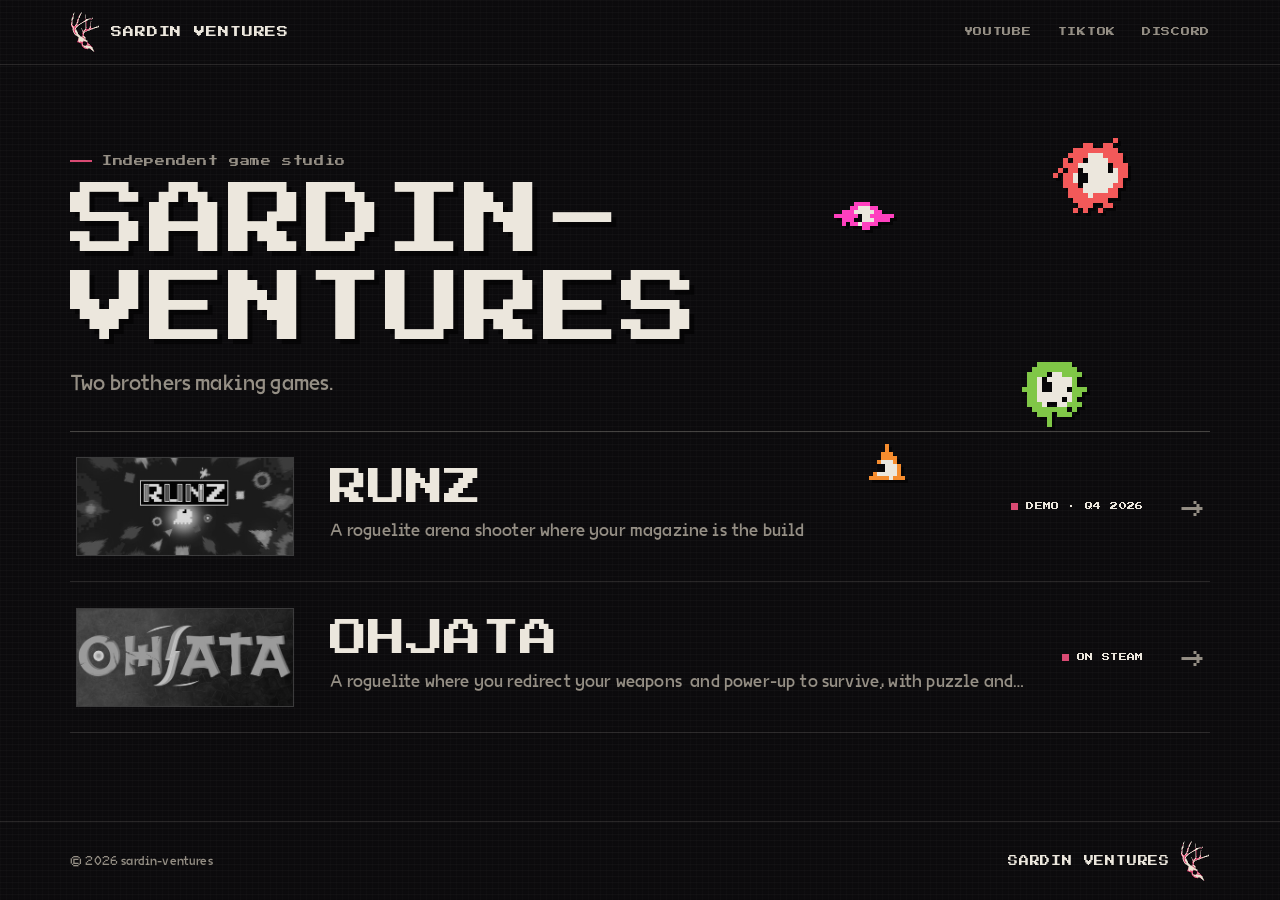
==== commit 96611409: "feat(runz): embed the 1.0 trailer and set the q4 2026 release Replace the Next Fest copy on the pres" ====
--- a/index.html
+++ b/index.html
@@ -49,7 +49,7 @@
               <h2 data-edit="games.0.title">RUNZ</h2>
               <p data-edit="games.0.desc">A roguelite arena shooter where your magazine is the build</p>
             </span>
-            <span class="status" data-edit="games.0.status">Demo · Next Fest</span>
+            <span class="status" data-edit="games.0.status">Demo · Q4 2026</span>
             <span class="game-arrow" aria-hidden="true">→</span>
           </a>
         </li>
--- a/site.css
+++ b/site.css
@@ -588,6 +588,19 @@
   line-height: 1.4;
 }
 
+.trailer-frame {
+  aspect-ratio: 16 / 9;
+  border: 1px solid var(--line-2);
+  background: #060507;
+}
+
+.trailer-frame iframe {
+  display: block;
+  width: 100%;
+  height: 100%;
+  border: 0;
+}
+
 /* ------------------------------------------------------------
    editorial columns (creator notes) — hairlines, not boxes
    ------------------------------------------------------------ */
